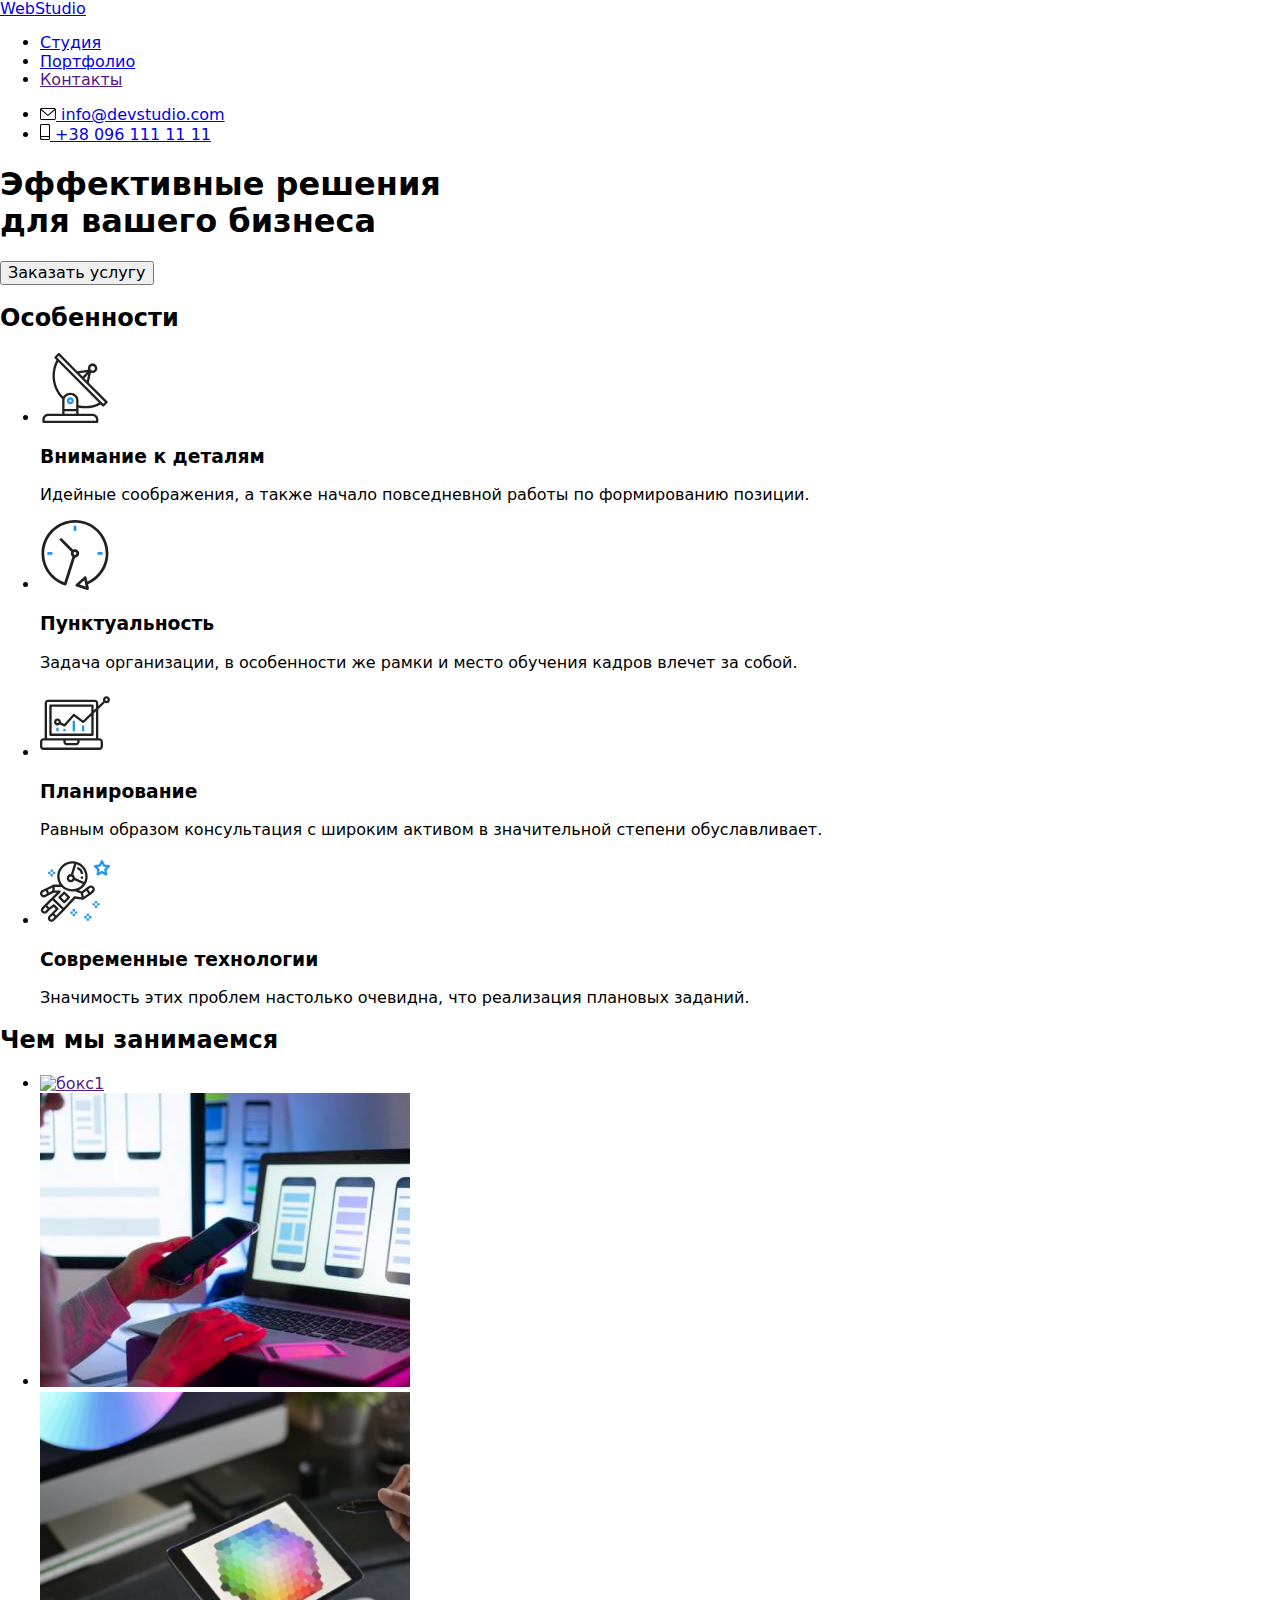
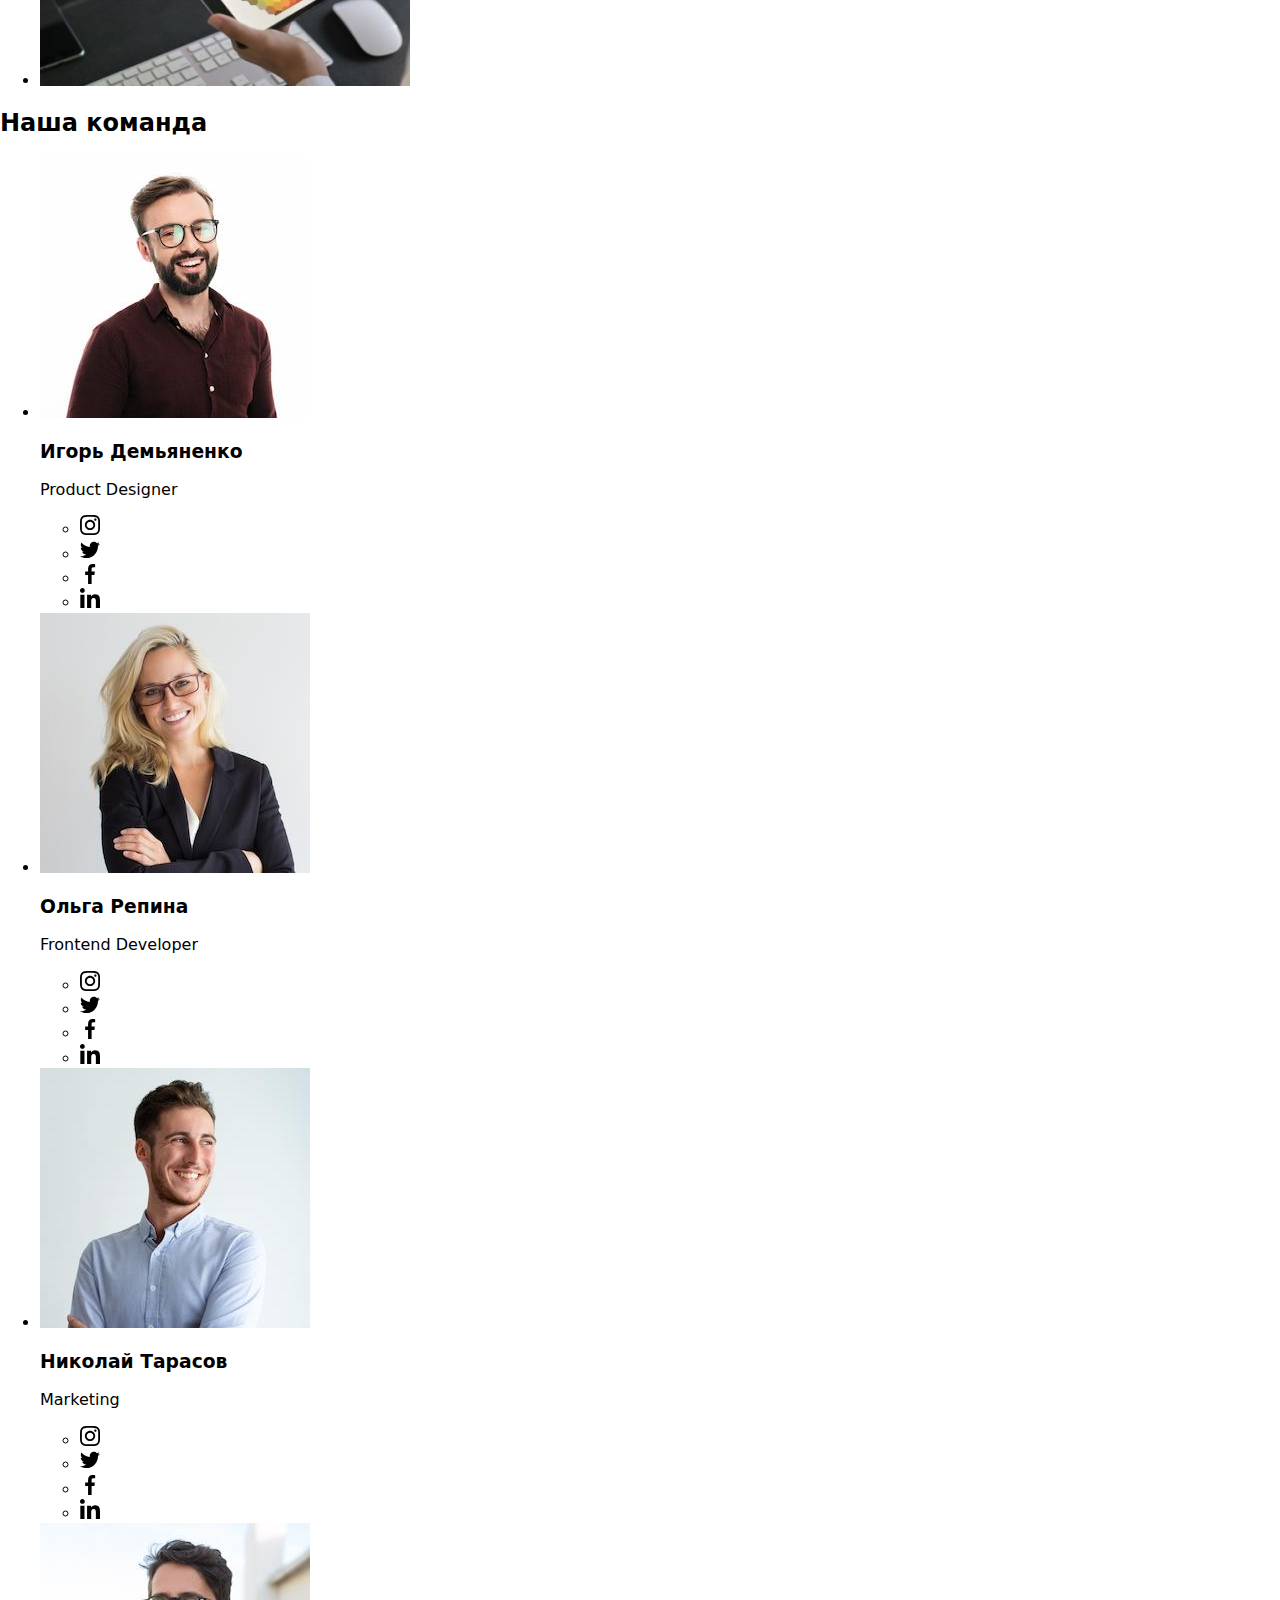
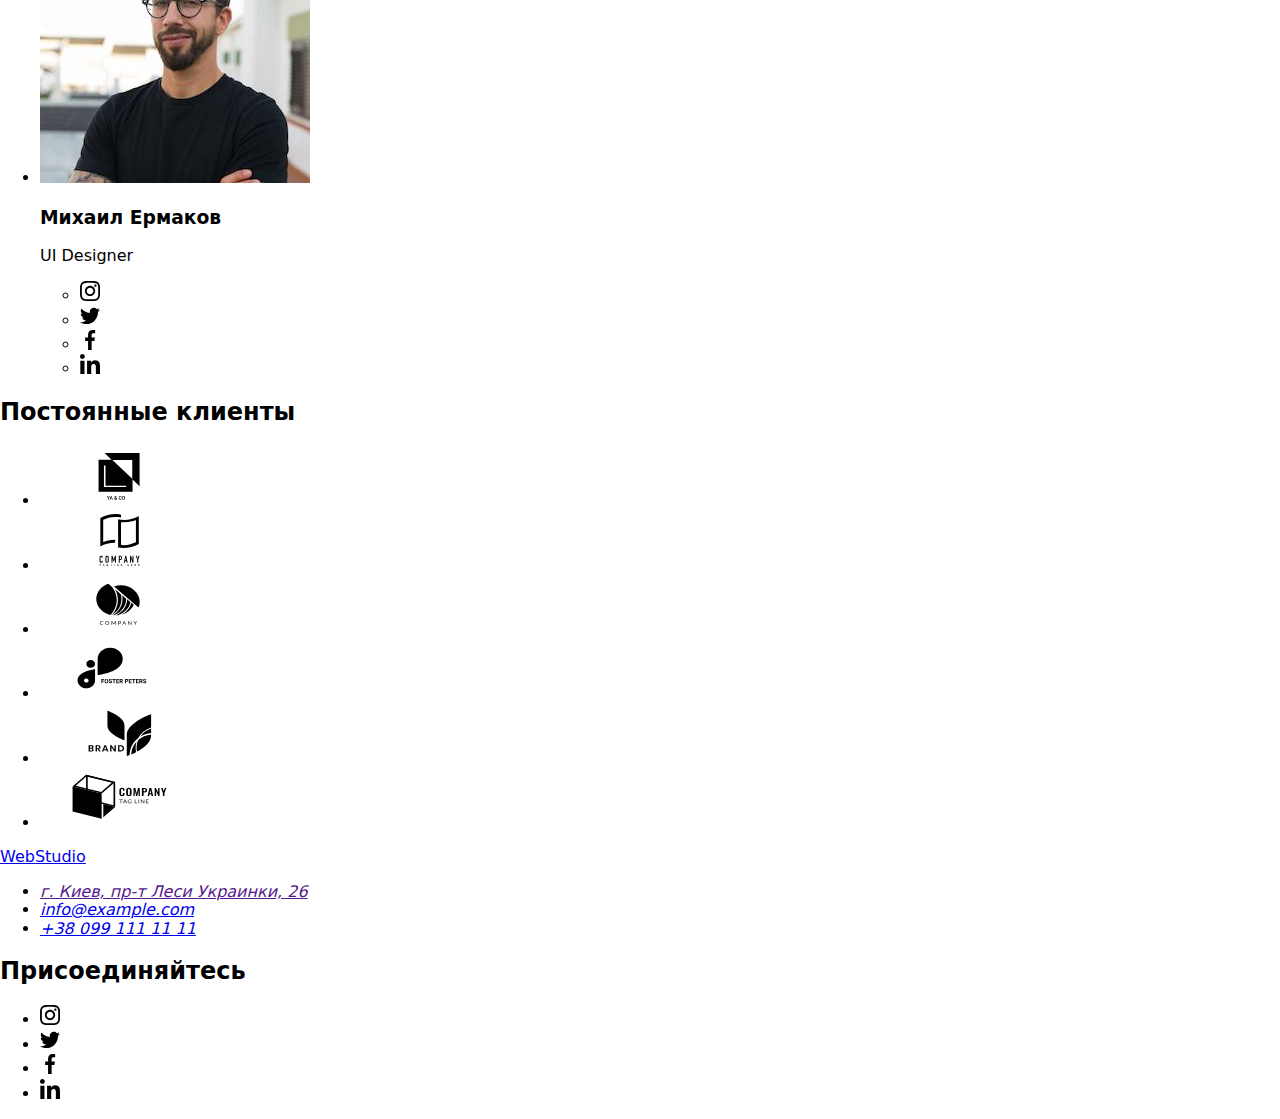
==== index.html @ e6984d6d "Create index.html" ====
<!DOCTYPE html>
<html lang="ru">

<head>
    <meta charset="UTF-8">
    <meta http-equiv="X-UA-Compatible" content="IE=edge">
    <meta name="viewport" content="width=device-width, initial-scale=1.0">
    <title>Студия</title>
    <link rel="preconnect" href="https://fonts.googleapis.com">
    <link rel="preconnect" href="https://fonts.gstatic.com" crossorigin>
    <link
        href="https://fonts.googleapis.com/css2?family=Montserrat:wght@400;700&family=Raleway:wght@700&family=Roboto:wght@400;500;700;900&display=swap"
        rel="stylesheet">
    <link rel="stylesheet" href="https://cdnjs.cloudflare.com/ajax/libs/modern-normalize/1.1.0/modern-normalize.min.css">
    <link rel="stylesheet" href="./css/styles.css">
</head>

<body>
    <!--Заголовок-->
    <header class="header">
        <div class="container header-main">
            <nav class="header-nav">
                <a href="./index.html" class="logo"><span class="web-logo">Web</span><span
                        class="studio-logo">Studio</span></a>
                <ul class="site-nav list">
                    <li class="item"><a href="./index.html" class="link current">Студия</a></li>
                    <li class="item"><a href="./portfolio.html" class="link">Портфолио</a></li>
                    <li class="item"><a href="" class="link">Контакты</a></li>
                </ul>
            </nav>
            <ul class="header-contact list">
                <li class="item">
                    <a href="mailto:info@devstudio.com" class="link link-icon">
                        <svg class="icon icon-envelope" aria-hidden="true" width="16px" height="12px">
                            <use href="./images/icons.svg#icon-envelope"></use>
                        </svg>
                        info@devstudio.com</a></li>
                <li class="item">
                    <a href="tel:+380961111111" class="link link-icon">
                        <svg class="icon icon-smartphone" aria-hidden="true" width="10px" height="16px">
                            <use href="./images/icons.svg#icon-smartphone"></use>
                        </svg>
                         +38 096 111 11 11</a></li>
            </ul>
        </div>
    </header>
    <main>
            <section class="section hero">
                <h1 class="hero-title">Эффективные решения <br> для вашего бизнеса</h1>
                <button type="button" class="hero-button">Заказать услугу</button>
            </section>
        <section class="section features">
           <div class="main-futures container">
            <h2 class="visually-hidden">Особенности</h2>
            <ul class="features-list list">
                 <li class="item">
                    <div class="icon-block">
                        <svg class="icon" aria-hidden="true" width="70px" height="70px">
                            <use href="./images/icons.svg#icon-antenna"></use>
                        </svg>
                    </div>
                    <h3 class="features-head">Внимание к деталям</h3>
                    <p class="features-text">Идейные соображения, а также начало повседневной работы по формированию позиции.</p>
                </li>
                 <li class="item">
                    <div class="icon-block">
                        <svg class="icon" aria-hidden="true" width="70px" height="70px">
                            <use href="./images/icons.svg#icon-clock"></use>
                        </svg>
                    </div>
                    <h3 class="features-head">Пунктуальность</h3>
                    <p class="features-text">Задача организации, в особенности же рамки и место обучения кадров влечет за собой.</p>
                </li>
                 <li class="item">
                    <div class="icon-block">
                        <svg class="icon" aria-hidden="true" width="70px" height="70px">
                            <use href="./images/icons.svg#icon-diagram"></use>
                        </svg>
                    </div>
                    <h3 class="features-head">Планирование</h3>
                    <p class="features-text">Равным образом консультация с широким активом в значительной степени обуславливает.</p>
                </li>
                 <li class="item">
                    <div class="icon-block">
                        <svg class="icon" aria-hidden="true" width="70px" height="70px">
                            <use href="./images/icons.svg#icon-astronaut"></use>
                        </svg>
                    </div>
                    <h3 class="features-head">Современные технологии</h3>
                    <p class="features-text">Значимость этих проблем настолько очевидна, что реализация плановых заданий.</p>
                </li>
            </ul>
           </div>
        </section>
        <section class="section example">
           <div class="main-exemple container">
            <h2 class="example-title">Чем мы занимаемся</h2>
            <ul class="example-list list">
                <li class="item"><a href=""><img src="./images/box1.jpg" alt="бокс1" width="370"></a></li>
                <li class="item"><a href=""><img src="./images/box2.jpg" alt="бокс2" width="370"></a></li>
                <li class="item"><a href=""><img src="./images/box3.jpg" alt="бокс3" width="370"></a></li>
            </ul>
           </div>
        </section>
        <section class="section team">
           <div class="main-team container">
            <h2 class="team-title">Наша команда</h2>
            <ul class="team-list list">
                <li class="team-link">
                    <a href="">
                        <img src="./images/Igor.jpg" alt="Игорь" width="270"></a>
                    <div class="team-card">
                        <h3 class="team-head">Игорь Демьяненко</h3>
                    <p class="team-text">Product Designer</p>
                    <ul class="social-list list">
                        <li>
                            <a class="social-link" href="#">
                                <svg class="team-icon" aria-label="Посилання на Instagram" width="20px" height="20px">
                                    <use href="./images/icons.svg#icon-instagram"></use>
                                </svg>
                            </a>
                        </li>
                        <li>
                            <a class="social-link" href="#">
                                <svg class="team-icon" aria-label="Посилання на Twitter" width="20px" height="20px">
                                    <use href="./images/icons.svg#icon-twitter"></use>
                                </svg>
                            </a>
                        </li>
                        <li>
                            <a class="social-link" href="#">
                                <svg class="team-icon" aria-label="Посилання на Facebook" width="20px" height="20px">
                                    <use href="./images/icons.svg#icon-facebook"></use>
                                </svg>
                            </a>
                        </li>
                        <li>
                            <a class="social-link" href="#">
                                <svg class="team-icon" aria-label="Посилання на Linkedin" width="20px" height="20px">
                                    <use href="./images/icons.svg#icon-linkedin"></use>
                                </svg>
                            </a>
                        </li>
                    </ul>
                    </div>
                </li>
                <li class="team-link">
                    <a href="">
                        <img src="./images/Olga.jpg" alt="Ольга" width="270"></a>
                    <div class="team-card">
                        <h3 class="team-head">Ольга Репина</h3>
                    <p class="team-text">Frontend Developer</p>
                    <ul class="social-list list">
                        <li>
                            <a class="social-link" href="#">
                                <svg class="team-icon" aria-label="Посилання на Instagram" width="20px" height="20px">
                                    <use href="./images/icons.svg#icon-instagram"></use>
                                </svg>
                            </a>
                        </li>
                        <li>
                            <a class="social-link" href="#">
                                <svg class="team-icon" aria-label="Посилання на Twitter" width="20px" height="20px">
                                    <use href="./images/icons.svg#icon-twitter"></use>
                                </svg>
                            </a>
                        </li>
                        <li>
                            <a class="social-link" href="#">
                                <svg class="team-icon" aria-label="Посилання на Facebook" width="20px" height="20px">
                                    <use href="./images/icons.svg#icon-facebook"></use>
                                </svg>
                            </a>
                        </li>
                        <li>
                            <a class="social-link" href="#">
                                <svg class="team-icon" aria-label="Посилання на Linkedin" width="20px" height="20px">
                                    <use href="./images/icons.svg#icon-linkedin"></use>
                                </svg>
                            </a>
                        </li>
                    </ul>
                    </div>
                </li>
                <li class="team-link">
                    <a href="">
                        <img src="./images/Mukolay.jpg" alt="Николай" width="270"></a>
                    <div class="team-card">
                        <h3 class="team-head">Николай Тарасов</h3>
                    <p class="team-text">Marketing</p>
                    <ul class="social-list list">
                        <li>
                            <a class="social-link" href="#">
                                <svg class="team-icon" aria-label="Посилання на Instagram" width="20px" height="20px">
                                    <use href="./images/icons.svg#icon-instagram"></use>
                                </svg>
                            </a>
                        </li>
                        <li>
                            <a class="social-link" href="#">
                                <svg class="team-icon" aria-label="Посилання на Twitter" width="20px" height="20px">
                                    <use href="./images/icons.svg#icon-twitter"></use>
                                </svg>
                            </a>
                        </li>
                        <li>
                            <a class="social-link" href="#">
                                <svg class="team-icon" aria-label="Посилання на Facebook" width="20px" height="20px">
                                    <use href="./images/icons.svg#icon-facebook"></use>
                                </svg>
                            </a>
                        </li>
                        <li>
                            <a class="social-link" href="#">
                                <svg class="team-icon" aria-label="Посилання на Linkedin" width="20px" height="20px">
                                    <use href="./images/icons.svg#icon-linkedin"></use>
                                </svg>
                            </a>
                        </li>
                    </ul>
                    </div>
                </li>
                <li class="team-link">
                    <a href="">
                        <img src="./images/Muhaylo.jpg" alt="Михаил" width="270"></a>
                    <div class="team-card">
                        <h3 class="team-head">Михаил Ермаков</h3>
                    <p class="team-text">UI Designer</p>
                    <ul class="social-list list">
                        <li>
                            <a class="social-link" href="#">
                                <svg class="team-icon" aria-label="Посилання на Instagram" width="20px" height="20px">
                                    <use href="./images/icons.svg#icon-instagram"></use>
                                </svg>
                            </a>
                        </li>
                        <li>
                            <a class="social-link" href="#">
                                <svg class="team-icon" aria-label="Посилання на Twitter" width="20px" height="20px">
                                    <use href="./images/icons.svg#icon-twitter"></use>
                                </svg>
                            </a>
                        </li>
                        <li>
                            <a class="social-link" href="#">
                                <svg class="team-icon" aria-label="Посилання на Facebook" width="20px" height="20px">
                                    <use href="./images/icons.svg#icon-facebook"></use>
                                </svg>
                            </a>
                        </li>
                        <li>
                            <a class="social-link" href="#">
                                <svg class="team-icon" aria-label="Посилання на Linkedin" width="20px" height="20px">
                                    <use href="./images/icons.svg#icon-linkedin"></use>
                                </svg>
                            </a>
                        </li>
                    </ul>
                    </div>
                </li>
            </ul>
           </div>
        </section>
        <section class="clients">
            <div class="container main-clients">
                <h2 class="clients-title">Постоянные клиенты</h2>
                <ul class="list clients-list">
                    <li class="clients-block">
                        <a class="clients-link" href="" width="170px" height="92px">
                            <svg class="clients-icon" aria-label="Ссылка на сайт клиента" width="160px" height="60px">
                                <use href="./images/icons.svg#icon-logo-1"></use>
                            </svg>
                        </a></li>
                    <li class="clients-block">
                        <a class="clients-link" href="">
                            <svg class="clients-icon" aria-label="Ссылка на сайт клиента" width="160px" height="60px">
                                <use href="./images/icons.svg#icon-logo-2"></use>
                            </svg>
                        </a></li>
                    <li class="clients-block">
                        <a class="clients-link" href="">
                            <svg class="clients-icon" aria-label="Ссылка на сайт клиента" width="160px" height="60px">
                                <use href="./images/icons.svg#icon-logo-3"></use>
                            </svg>
                        </a></li>
                    <li class="clients-block">
                        <a class="clients-link" href="">
                            <svg class="clients-icon" aria-label="Ссылка на сайт клиента" width="160px" height="60px">
                                <use href="./images/icons.svg#icon-logo-4"></use>
                            </svg>
                        </a></li>
                    <li class="clients-block">
                        <a class="clients-link" href="">
                            <svg class="clients-icon" aria-label="Ссылка на сайт клиента" width="160px" height="60px">
                                <use href="./images/icons.svg#icon-logo-5"></use>
                            </svg>
                        </a></li>
                    <li class="clients-block">
                        <a class="clients-link" href="">
                            <svg class="clients-icon" aria-label="Ссылка на сайт клиента" width="160px" height="60px">
                                <use href="./images/icons.svg#icon-logo-6"></use>
                            </svg>
                        </a></li>
                </ul>
            </div>
        </section>
    </main>
    <footer class="footer">
        <div class="main-footer container">
            <div class="footer-block">
                <div class="main-logo">
                    <a href="./index.html" class="logo"><span class="web-logo">Web</span><span
                            class="logo invers-studio-logo">Studio</span></a>
                </div>
                <address>
                    <ul class="list address">
                        <li class="item"><a href="" class="footer-address">г. Киев, пр-т Леси Украинки, 26</a></li>
                        <li class="item"><a href="mailto:info@example.com" class="footer-contact">info@example.com</a> </li>
                        <li class="item"><a href="tel:+380991111111" class="footer-contact">+38 099 111 11 11</a> </li>
                    </ul>
                </address>
            </div>
            <div>
                <h2 class="social-title">Присоединяйтесь</h2>
                <ul class="social-list list">
                    <li>
                        <a class="social-link" href="#">
                            <svg class="social-icon" aria-label="Посилання на Instagram" width="20px" height="20px">
                                <use href="./images/icons.svg#icon-instagram"></use>
                            </svg>
                        </a>
                    </li>
                    <li>
                        <a class="social-link" href="#">
                            <svg class="social-icon" aria-label="Посилання на Twitter" width="20px" height="20px">
                                <use href="./images/icons.svg#icon-twitter"></use>
                            </svg>
                        </a>
                    </li>
                    <li>
                        <a class="social-link" href="#">
                            <svg class="social-icon" aria-label="Посилання на Facebook" width="20px" height="20px">
                                <use href="./images/icons.svg#icon-facebook"></use>
                            </svg>
                        </a>
                    </li>
                    <li>
                        <a class="social-link" href="#">
                            <svg class="social-icon" aria-label="Посилання на Linkedin" width="20px" height="20px">
                                <use href="./images/icons.svg#icon-linkedin"></use>
                            </svg>
                        </a>
                    </li>
                </ul>
            </div>
        </div>
    </footer>
</body>

</html>
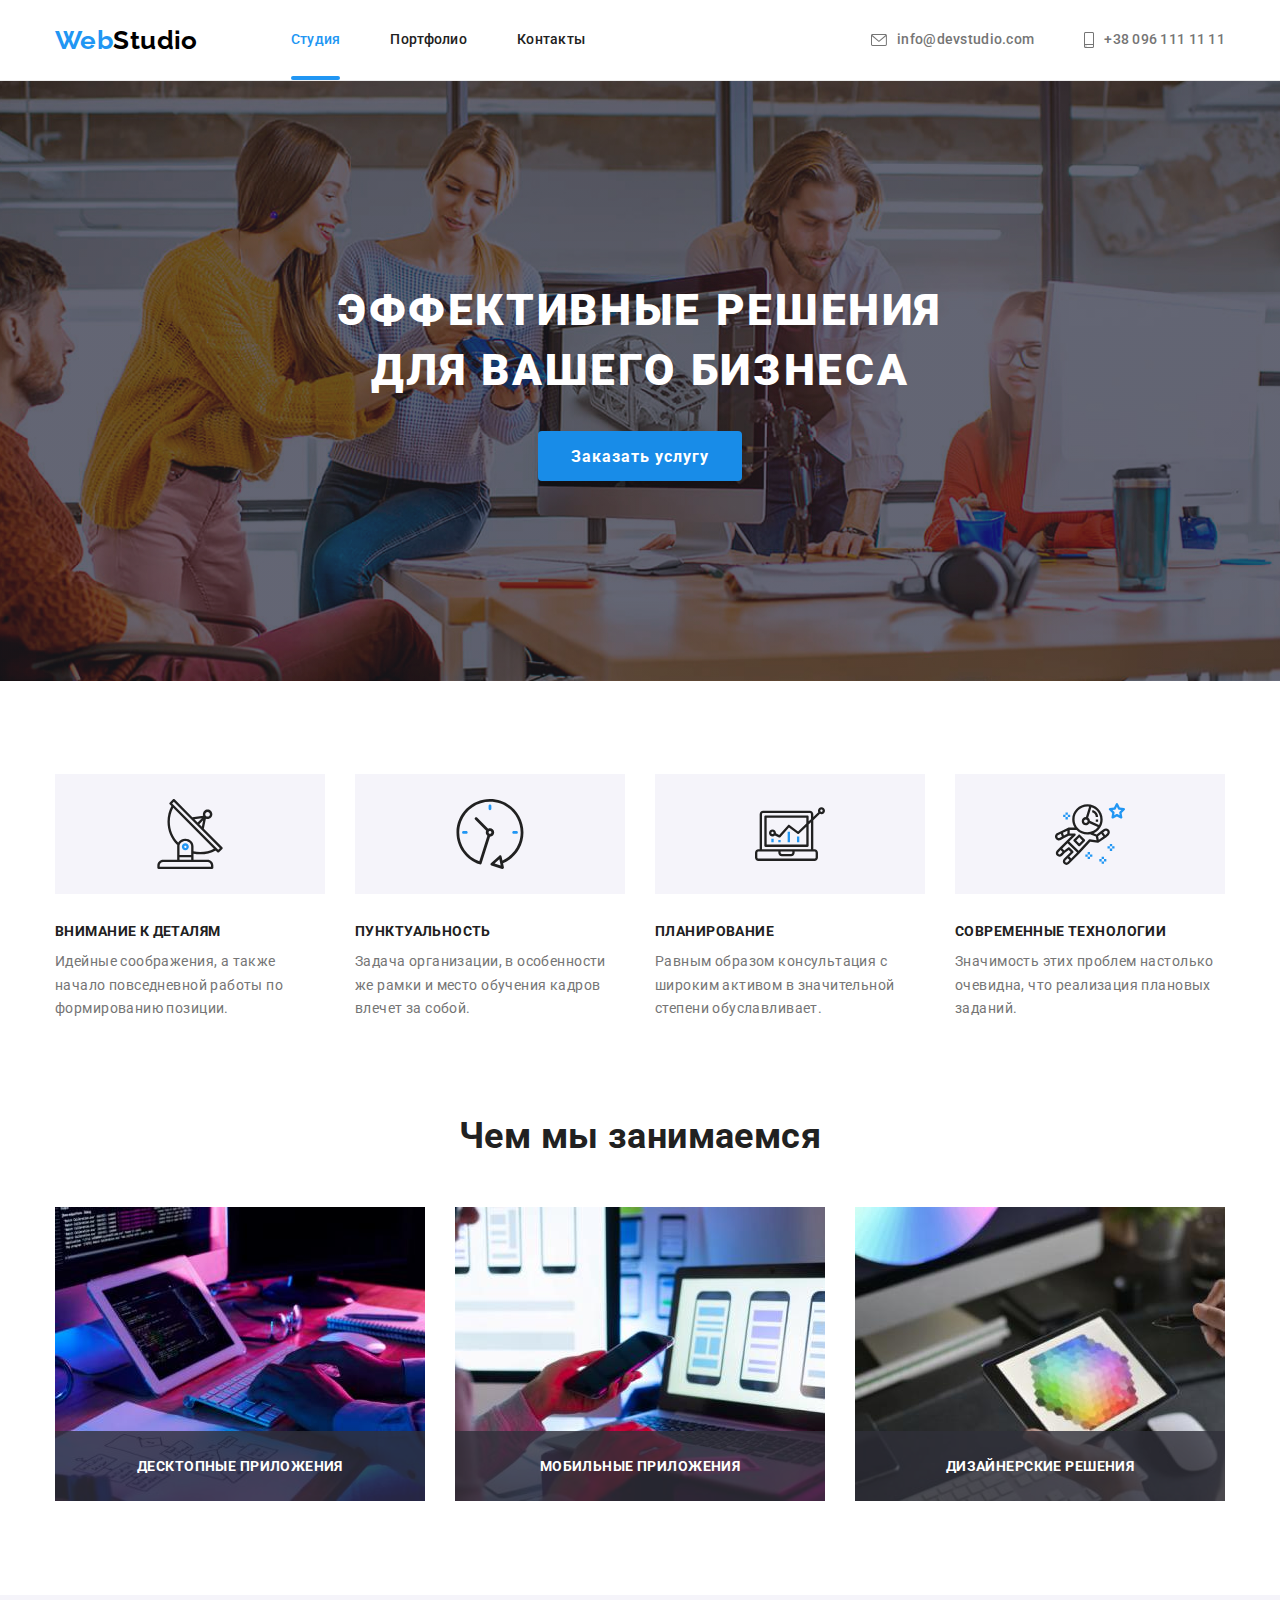
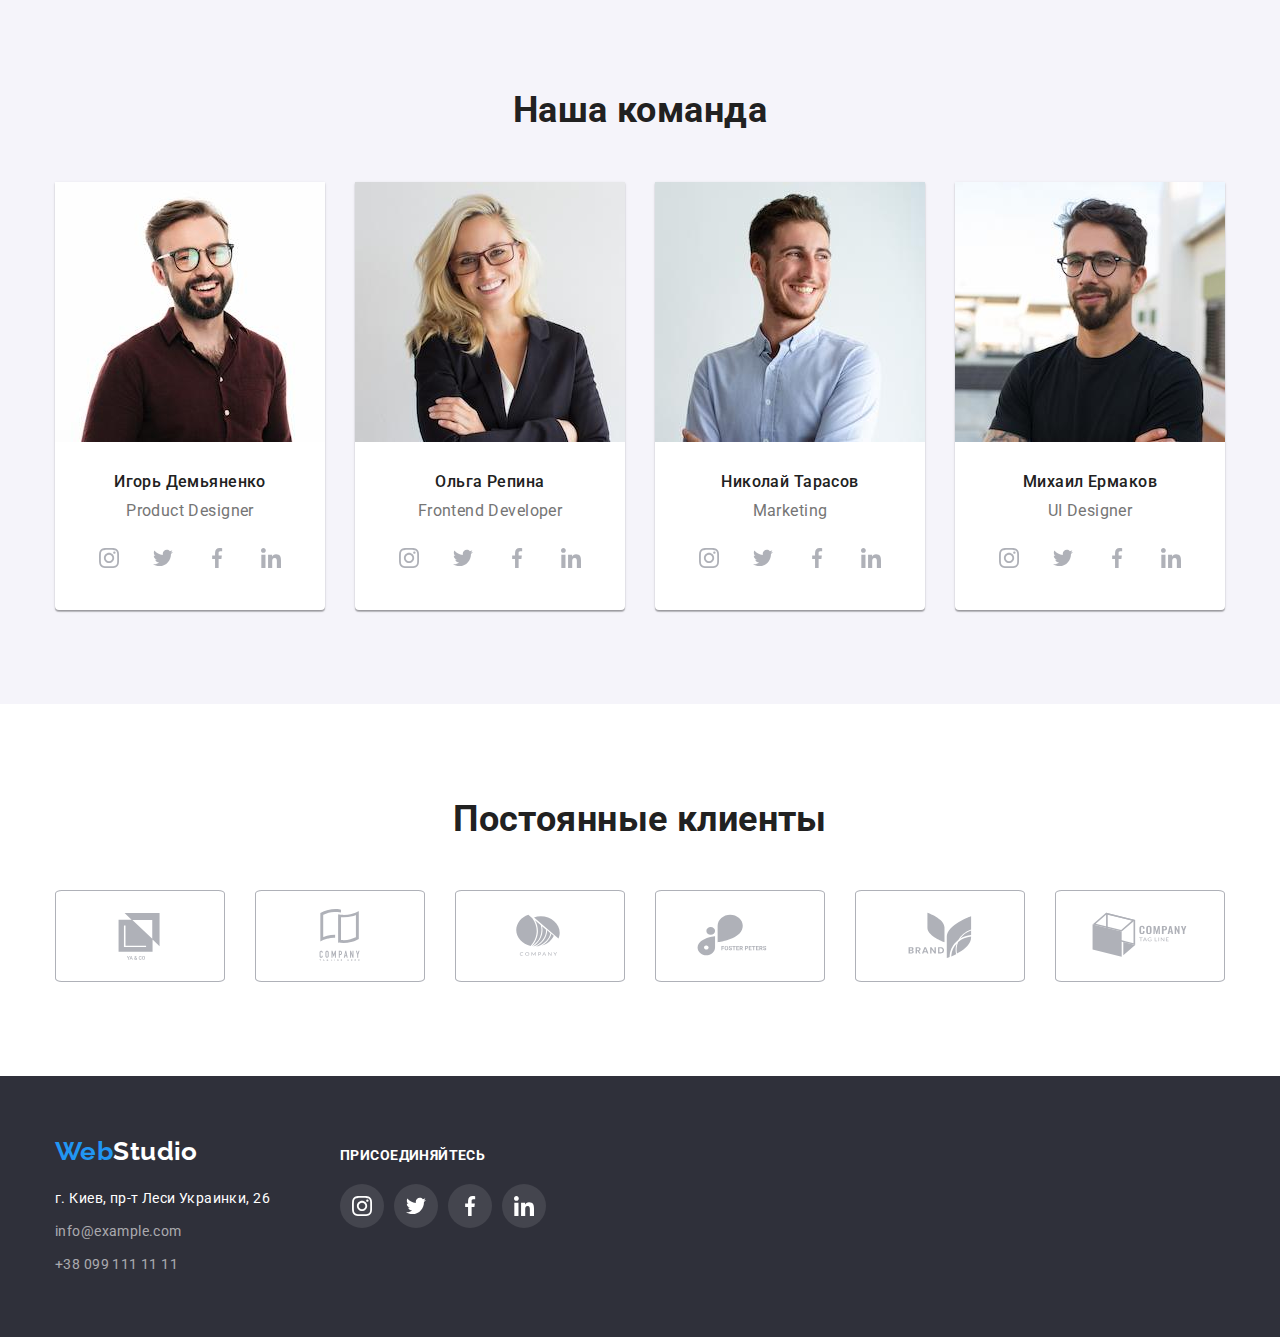
==== commit a5987550: "Update index.html" ====
--- a/index.html
+++ b/index.html
@@ -47,7 +47,7 @@
     <main>
             <section class="section hero">
                 <h1 class="hero-title">Эффективные решения <br> для вашего бизнеса</h1>
-                <button type="button" class="hero-button">Заказать услугу</button>
+                <button type="button" class="hero-button" data-modal-open>Заказать услугу</button>
             </section>
         <section class="section features">
            <div class="main-futures container">
@@ -96,9 +96,24 @@
            <div class="main-exemple container">
             <h2 class="example-title">Чем мы занимаемся</h2>
             <ul class="example-list list">
-                <li class="item"><a href=""><img src="./images/box1.jpg" alt="бокс1" width="370"></a></li>
-                <li class="item"><a href=""><img src="./images/box2.jpg" alt="бокс2" width="370"></a></li>
-                <li class="item"><a href=""><img src="./images/box3.jpg" alt="бокс3" width="370"></a></li>
+                <li class="item">
+                    <div class="image-section">
+                        <a class="example-photo" href=""><img src="./images/box1.jpg" alt="бокс1" width="370"></a>
+                        <p class="example-text">Десктопные приложения</p>
+                    </div>
+                </li>
+                <li class="item">
+                    <div class="image-section">
+                        <a class="example-photo" href=""><img src="./images/box2.jpg" alt="бокс2" width="370"></a>
+                        <p class="example-text">Мобильные приложения</p>
+                    </div>
+                </li>
+                <li class="item">
+                    <div class="image-section">
+                        <a class="example-photo" href=""><img src="./images/box3.jpg" alt="бокс3" width="370"></a>
+                        <p class="example-text">Дизайнерские решения</p>
+                    </div>
+                </li>
             </ul>
            </div>
         </section>
@@ -266,7 +281,7 @@
                 <h2 class="clients-title">Постоянные клиенты</h2>
                 <ul class="list clients-list">
                     <li class="clients-block">
-                        <a class="clients-link" href="" width="170px" height="92px">
+                        <a class="clients-link" href="">
                             <svg class="clients-icon" aria-label="Ссылка на сайт клиента" width="160px" height="60px">
                                 <use href="./images/icons.svg#icon-logo-1"></use>
                             </svg>
@@ -355,6 +370,17 @@
             </div>
         </div>
     </footer>
+    <div data-modal class="backdrop is-hidden">
+        <div class="modal">
+            <button data-modal-close class="modal-close" type="button">
+                <svg class="modal-icon" aria-hidden="true" width="18px" height="18px">
+                    <use href="./images/icons.svg#icon-close"></use>
+                </svg>
+            </button>
+        </div>
+    </div>
+
+    <script src="./js/modal.js"></script>
 </body>
 
 </html>--- a/css/styles.css
+++ b/css/styles.css
@@ -0,0 +1,833 @@
+:root {
+    /* базовий фон */
+    --base-background-color:#ffffff;
+/*Hero+ футер #2F303A */
+    --background-hero-footer: #2f303a;
+    /* фон сірий для частини секцій #F5F4FA */
+    --background-section: #f5f4fa;
+    /* Фон головної кнопки */
+    --background-hero-button: #188ce8;
+    /* основний колір тексту (заголовки) 212121 */
+    --primary-text-color: #212121;
+    /* допоміжний колір тексту (наповнення) 757575 */
+    --secondary-text-color: #757575;
+    /* Основний колір іконок */
+    --icon-color: #afb1b8;
+    /*  білий FFFFFF */
+    --full-white-color: #ffffff;
+    /* футер адрес #FFFFFF 60% */
+    --partial-white-color:rgba(255, 255, 255, 0.6);
+    /* акцент голубий 2196F3 */
+    --accent-color: #2196f3;
+    /* Для логотипу */
+    --black-color: #000000;
+    /* Основний шрифт */
+    --main-font: Roboto;
+    --secondary-font: Raleway;
+
+}
+
+/* Тіло */
+body {
+    background-color: var(--base-background-color);
+    color: var(--primary-text-color);
+    font-family: var(--main-font), sans-serif;
+    font-size: 14px;
+    letter-spacing: 0.03em;
+}
+
+/* Normalize */
+*,
+*::before,
+*::after {
+    box-sizing: border-box;
+}
+
+.list {
+    list-style: none;
+    padding-left: 0;
+    margin: 0;
+}
+
+img {
+	display: block;
+	max-width: 100%;
+	height: auto;
+}
+.link {
+    text-decoration: none;
+    color: inherit;
+}
+address {
+    font-style: normal;
+    display: flex;
+    align-items: center;
+    padding-left: 0px;
+}
+
+h1,
+h2,
+h3,
+p {
+    margin-top: 0px;
+}
+
+.visually-hidden {
+    width: 1px;
+    height: 1px;
+    margin: -1px;
+    border: 0;
+    padding: 0;
+    white-space: nowrap;
+    clip-path: inset(100%);
+    clip: rect(0 0 0 0);
+    overflow: hidden;
+}
+
+/* шапка */
+.header {
+    background-color: #ffffff;
+    border-bottom: 1px solid rgba(236, 236, 236, 1);
+}
+.container {
+    display: flex;
+    width: 1200px;
+    padding-right: 15px;
+    padding-left: 15px;
+    margin: 0 auto;
+}
+
+
+/* Logo header+footer */
+.logo {
+    font-family: var(--secondary-font);
+    font-size: 26px;
+    line-height: 1.19;
+    font-weight: 700;
+    text-decoration: none;
+    /* padding-top: 60px;
+    padding-bottom: 20px; */
+}
+.web-logo {
+    color: var(--accent-color);
+
+}
+/* чорна чатина лого в шапці */
+.studio-logo {
+    color: var(--black-color);
+  
+}
+/* біла частина лого в футері */
+.invers-studio-logo {
+    color: var(--full-white-color);
+  
+}
+
+/* Навігація */
+.header-main {
+    align-items: center;
+}
+.header-nav {
+    display: flex;
+    align-items: center;
+}
+.site-nav {
+    display: flex;
+    margin-left: 93px;
+
+    font-weight: 500;
+    line-height: 1.14;
+    letter-spacing: 0.02em;
+   
+}
+
+.site-nav .item:not(:last-child) {
+    margin-right: 50px;
+    
+}
+.portfolio {
+    display: flex;
+}
+
+.site-nav .link {
+    display: block;
+    padding-top: 32px;
+    padding-bottom: 32px;
+   
+    color: var(--primary-text-color);
+
+    text-decoration: none;
+    
+}
+.site-nav .link.current,
+.site-nav .link:hover,
+.site-nav .link:focus {
+    color: var(--accent-color);
+    outline: none;
+    transition: color 250ms cubic-bezier(0.4, 0, 0.2, 1);
+}
+.site-nav .item {
+    position: relative;
+}
+.current::after {
+    position: absolute;
+    left: 0;
+    bottom: 0;;
+    display: flex;
+    content: "";
+    width: 100%;
+    height: 4px;
+    background-color: var(--accent-color);
+    border-radius: 2px;
+}
+
+
+.header-contact {
+    display: flex;
+    margin-left: auto;
+    font-weight: 500;
+    line-height: 1.14;
+    letter-spacing: 0.02em;
+}
+.header-contact .link {
+    text-decoration: none;
+    color: var(--secondary-text-color);
+}
+.header-contact .link:hover,
+.header-contact .link:focus {
+    color: var(--accent-color);
+    transition:color 250ms cubic-bezier(0.4, 0, 0.2, 1);
+}
+.header-contact .item+.item {
+    margin-left: 50px;
+}
+
+/* Іконки */
+
+.icon {
+    display: inline-block;
+    stroke-width: 0;
+    stroke: currentColor;
+    fill: currentColor;
+    transition: fill 250ms cubic-bezier(0.4, 0, 0.2, 1);
+}
+.link-icon {
+    display: flex;
+    align-items: center;
+}
+.icon-envelope {
+        margin-right: 10px;
+    fill: var(--secondary-text-color);
+    display: flex;
+    align-items: center;
+}
+
+.icon-smartphone {
+    margin-right: 10px;
+    fill: var(--secondary-text-color);
+    display: flex;
+    align-items: center;
+}
+
+.link-icon:hover .icon,
+.link-icon:focus .icon {
+    fill: var(--accent-color);
+}
+.link-icon:focus {
+    outline: none;
+}
+
+ 
+
+.section {
+    padding-top: 94px;
+    padding-bottom: 94px;
+}
+/* Герой */
+.hero {
+    max-width: 1600px;
+    margin-left: auto;
+    margin-right: auto;
+    background-color: var(--background-hero-footer);
+    text-align: center;
+    padding-top: 200px;
+    padding-bottom: 200px;
+    background-image: linear-gradient(to right, rgba(47, 48, 58, 0.4), rgba(47, 48, 58, 0.4)),
+    url(../images/hero-bkg.jpg);
+    background-size: cover;
+    background-repeat: no-repeat;
+    background-position:center;
+}
+
+.hero-title {
+    color: var(--full-white-color);
+    font-weight: 900;
+    font-size: 44px;
+    line-height: 1.36;
+    letter-spacing: 0.06em;
+    text-transform: uppercase;
+    margin-bottom: 30px;
+}
+
+
+/* Потрібно розібратися з центруванням */
+.hero-button {
+    display: inline-block;
+    min-width: 200px;
+    height: 50px;
+    background-color: var(--background-hero-button);
+    color: var(--full-white-color);
+    font-family: inherit;
+    font-weight: 700;
+    font-size: 16px;
+    align-items: center;
+    line-height: 1.88;
+    letter-spacing: 0.06em;
+    padding: 10px 32px;
+    border-radius: 4px;
+    box-shadow: 0px 4px 4px rgba(0, 0, 0, 0.15);
+    border: 1px solid transparent;   
+    transition: background-color 250ms cubic-bezier(0.4, 0, 0.2, 1);
+}
+.hero-button:hover {
+    box-shadow: inset 0 0 10px 5px rgba(0, 0, 0, 0.15);
+}
+
+/* Особливості */
+.features {
+    padding-top: 94px;
+    padding-bottom: 0px;
+/* background-color: #188ce8; */
+
+}
+.main-futures {
+    display: block;
+}
+/* .features-title {
+visibility: hidden; */
+/* margin-bottom: 0px; */
+/* font-size: 0px; 
+}*/
+
+.features-list {
+    display: flex;
+    flex-wrap: wrap;
+}
+.features-list .item {
+    width: 270px;
+    margin-right: 30px;
+}
+.features-list .item:nth-child(4n) {
+    margin-right: 0px;
+}
+
+
+.features-head {
+    font-size: 14px;
+    font-weight: 700;
+    text-transform: uppercase;
+    line-height: 1.14;
+    margin-bottom: 10px;
+}
+
+.features-text {
+    margin-bottom: 0px;
+    color: var(--secondary-text-color);
+
+    line-height: 1.71;
+}
+.icon-block {
+    display: flex;
+    margin-bottom: 30px;
+    width: 270px;
+    height: 120px;
+    align-items: center;
+    justify-content: center;
+    background-color: var(--background-section);
+}
+
+
+/* проекти */
+.example {
+    /* background-color: green; */
+}
+
+.main-exemple {
+    display: block;
+}
+
+.example-list {
+    display: flex;
+    flex-wrap: wrap;
+}
+.example-list .item {
+    width: 370px;
+    margin-right: 30px;
+}
+.example-list .item:nth-child(3n) {
+    margin-right: 0px;
+}
+.example-title,
+.team-title {
+    margin-top: 0px;
+    font-weight: 700;
+    font-size: 36px;
+    line-height: 1.17;
+    text-align: center;
+    margin-bottom: 50px;
+}
+.example-text {
+    position: absolute;
+    width: 100%;
+    left: 0;
+    bottom: 0;
+
+    padding: 27px 82px;
+    margin-bottom: 0;
+
+    font-style: normal;
+    font-weight: 700;
+    line-height: 1.143;
+    background-color:rgba(47, 48, 58,0.8);
+    color: var(--full-white-color);
+    text-align: center;
+    text-transform: uppercase;
+
+
+}
+    
+/* Наша команда */
+.team {
+    background-color: var(--background-section);
+    padding-top: 94px;
+    /* background-color: aqua; */
+}
+.main-team {
+    display: block;
+}
+.team-list {
+    display: flex;
+    flex-wrap: wrap;
+}
+.team-list .team-link {
+    margin-right: 30px;
+}
+.team-list .team-link:nth-child(4n) {
+    margin-right: 0px;
+}
+.team-card {
+    padding-top: 30px;
+    padding-bottom: 30px;
+}
+
+.team-head {
+    margin-bottom: 10px;
+    font-weight: 500;
+    font-size: 16px;
+    line-height: 1.19;
+}
+.team-link {
+    background-color: var(--base-background-color);
+    text-align: center;
+    box-shadow: 0px 1px 3px rgba(0, 0, 0, 0.12), 0px 1px 1px rgba(0, 0, 0, 0.14), 0px 2px 1px rgba(0, 0, 0, 0.2);
+    border-radius: 0px 0px 4px 4px;
+}
+
+.team-text {
+color: var(--secondary-text-color);
+font-size: 16px;
+line-height: 1.19;
+margin-bottom: 0px;
+}
+.clients {
+    padding-top: 94px;
+    padding-bottom: 94px;
+}
+.main-clients {
+    display: block;
+    align-items: center;
+    justify-content: center;
+}
+.clients-title {
+    margin-top: 0px;
+    font-size: 36px;
+    line-height: 1.17;
+    text-align: center;
+    margin-bottom: 50px;
+    font-weight: 700;
+}
+.clients-list {
+    display: flex;
+    justify-content: center;
+}
+.clients-block {
+    display: flex;
+    margin-right: 30px;
+    width: 170px;
+    height: 92px;
+    
+}
+.clients-block:last-child {
+    margin-right: 0px;
+}
+
+.clients-link {
+    display: flex;
+    width: 170px;
+    height: 92px;
+    align-items: center;
+    justify-content: center;
+    border: 1px solid var(--icon-color);
+    border-radius: 4%;
+    transition: border 250ms cubic-bezier(0.4, 0, 0.2, 1);
+}
+.clients-icon {
+    fill: var(--icon-color);
+    transition: fill 250ms cubic-bezier(0.4, 0, 0.2, 1);
+}
+.clients-link:hover .clients-icon,
+.clients-link:focus .clients-icon {
+    fill: var(--accent-color);
+}
+.clients-link:focus,
+.clients-link:hover {
+    border: 1px solid var(--accent-color);
+    outline: 1px solid transparent;
+    border-radius: 4px;
+}
+
+
+/* Підвал */
+.footer {
+    /* max-width: 1600px;
+    margin-left: auto;
+    margin-right: auto; */
+    background-color: var(--background-hero-footer);
+    padding-top: 60px;
+    padding-bottom: 60px;
+}
+.main-footer {
+    display: flex;
+}
+.main-logo {
+    margin-bottom: 20px;
+}
+
+.address .item {
+    margin-bottom: 9px;
+}
+.address .item:last-child {
+    margin-bottom: 0px;
+}
+.footer-block {
+    margin-right: 70px;
+}
+.footer-address {
+    text-decoration: none;
+    font-style: normal;
+    color: var(--full-white-color);
+    transition: color 250ms cubic-bezier(0.4, 0, 0.2, 1);
+
+    line-height: 1.71;
+}
+.footer-contact {
+    text-decoration: none;
+    font-style: normal;
+    line-height: 1.71;
+    color: var(--partial-white-color);
+    transition: color 250ms cubic-bezier(0.4, 0, 0.2, 1);
+}
+
+.address .footer-contact:hover,
+.address .footer-contact:focus,
+.address .footer-address:hover,
+.address .footer-address:focus {
+    color: var(--accent-color);
+}
+.social-title {
+    margin-top: 12px;
+    margin-bottom: 20px;
+    color: var(--full-white-color);
+    font-size: 14px;
+    font-weight: 700;
+    line-height: 1.14;
+    text-transform: uppercase;
+}
+.team-link .social-list {
+    margin-top: 16px;
+}
+.social-list {
+    display: flex;
+    padding-left: 0px;
+    margin: 0px;
+    align-items: center;
+    justify-content: center;
+}
+
+.social-link {
+    display: flex;
+    width: 44px;
+    height: 44px;
+    border-radius: 50%;
+    align-items: center;
+    justify-content: center;
+    background-color: rgba(255, 255, 255, 0.1);
+    transition: fill 250ms cubic-bezier(0.4, 0, 0.2, 1), 
+    background-color 250ms cubic-bezier(0.4, 0, 0.2, 1)
+}
+.social-list li {
+    margin-right: 10px;
+}
+.social-list li:last-child {
+    margin-right: 0px;
+}
+.social-icon {
+    fill:var(--full-white-color);
+}
+.social-link:hover,
+.social-link:focus {
+    fill: var(--full-white-color);
+    background-color: var(--accent-color);
+    outline: none;
+}
+.team-icon {
+    fill: var(--icon-color);
+    transition: fill 250ms cubic-bezier(0.4, 0, 0.2, 1);
+}
+
+.social-link:hover .team-icon,
+.social-link:focus .team-icon {
+    fill: var(--full-white-color);
+}
+
+/* Портфоліо */
+.main-filters {
+    display: block;
+}
+ /* .filters-head {
+     visibility: hidden;
+     margin-bottom: 0px;
+     font-size: 0px;
+ } */
+ .filters {
+     display: flex;
+     justify-content: center;
+ }
+.filters .filter {
+    padding: 6px 24px;
+    font-family: inherit;
+    font-weight: 500;
+    font-size: 16px;
+    line-height: 1.62;
+    text-align: center;
+    background-color: var(--background-section);
+    color: var(--primary-text-color);
+    letter-spacing: 0.03em;
+    border: transparent;
+    border-radius: 4px;
+    transition: background-color 250ms cubic-bezier(0.4, 0, 0.2, 1), 
+    color 250ms cubic-bezier(0.4, 0, 0.2, 1), 
+    box-shadow 250ms cubic-bezier(0.4, 0, 0.2, 1);
+}
+.filters .item:not(:last-child) {
+    margin-right: 8px;
+}
+    
+.filters .filter:hover,
+.filters .filter:focus {
+    background-color: var(--accent-color);
+    color: var(--full-white-color);
+    box-shadow: 0px 3px 1px rgba(0, 0, 0, 0.1), 0px 1px 2px rgba(0, 0, 0, 0.08), 0px 2px 2px rgba(0, 0, 0, 0.12);
+    border-radius: 4px;
+    outline: none;
+}
+.projects {
+    display: block;
+    margin-top: 50px;
+}
+/* .project-title {
+    visibility: hidden;
+    margin-bottom: 0px;
+    font-size: 0px;
+} */
+.main-projects {
+
+}
+.project-list {
+    display: flex;
+    flex-wrap: wrap;
+}
+.project-list .link {
+    margin-right: 30px;
+    margin-bottom: 30px;
+    width: 370px;
+}
+.project-list .link:nth-child(3n) {
+    margin-right: 0px;
+}
+
+.project-list .link:nth-last-child(-n+3) {
+    margin-bottom: 0px;
+}
+
+.project-link {
+    display: block;
+    text-decoration: none;
+    color: var(--primary-text-color);
+    border: transparent;
+    transition: border 250ms cubic-bezier(0.4, 0, 0.2, 1),
+    box-shadow 250ms cubic-bezier(0.4, 0, 0.2, 1);
+
+}
+.project-link:hover {
+    border: 1px solid #EEEEEE;
+    box-shadow: 0px 1px 1px rgba(0, 0, 0, 0.12), 
+    0px 4px 4px rgba(0, 0, 0, 0.06), 
+    1px 4px 6px rgba(0, 0, 0, 0.16);
+}
+
+.project-link:focus {
+    outline: none;
+    border: 1px solid #EEEEEE;
+    box-shadow: 0px 1px 1px rgba(0, 0, 0, 0.12),
+    1px 4px 6px rgba(0, 0, 0, 0.16);
+    0px 4px 4px rgba(0, 0, 0, 0.06),
+}
+
+.image-section {
+    position: relative;
+    overflow: hidden;
+}
+/* .image-section:hover .project-overlay {
+    transform: translateY(0);
+} */
+.image {
+
+}
+.project-overlay {
+    position: absolute;
+    top: 0;
+    left: 0;
+    width: 100%;
+    height: 100%;
+    padding: 63px 24px;
+    
+    font-family: var(--main-font);
+    font-size: 18px;
+    font-weight:400;
+    line-height: 1.56;
+    letter-spacing: 0.03em;
+    color: var(--full-white-color);
+    background: rgba(33, 150, 243, 0.9);
+box-shadow: 
+0px 4px 4px rgba(0, 0, 0, 0.25), 
+0px 4px 4px rgba(0, 0, 0, 0.25);
+    
+transform: translateY(100%);
+transition: transform 250ms cubic-bezier(0.4, 0, 0.2, 1);
+}
+.project-link:hover .project-overlay {
+     transform: translateY(0);
+}
+
+.link-down-part {
+    border: 1px solid rgba(238, 238, 238, 1);
+    padding: 20px 24px;
+}
+.project-head {
+    margin-bottom: 4px;
+    font-weight: 700;
+    font-size: 18px;
+    line-height: 2;
+    letter-spacing: 0.06em;
+}
+.project-text {
+    margin-bottom: 0px;
+    color: var(--secondary-text-color);
+
+    font-size: 16px;
+    line-height: 1.88;
+    
+}
+/* Модальне вікно */
+
+.backdrop {
+    position: fixed;
+    top: 0;
+    left: 0;
+    width: 100%;
+    height: 100%;
+    background: rgba(0, 0, 0, 0.2);
+    opacity: 1;
+    transition: opacity 250ms cubic-bezier(0.4, 0, 0.2, 1);
+}
+.backdrop.is-hidden {
+    visibility: hidden;
+    opacity: 0;
+    pointer-events: none;
+   
+}
+.modal {
+    position: absolute;
+    min-width: 528px;
+    min-height: 581px;
+    padding: 15px;
+    background-color: var(--full-white-color);
+    top: 50%;
+    left: 50%;
+    transform: translate(-50%, -50%) scale(1);
+    transition: transform 250ms cubic-bezier(0.4, 0, 0.2, 1);;
+    box-shadow: 
+    0px 4px 4px rgba(0, 0, 0, 0.25), 
+    0px 4px 4px rgba(0, 0, 0, 0.25);
+}
+.backdrop.is-hidden .modal {
+  transform: translate(-50%, -50%) scale(1.1);
+
+}
+.modal-close {
+    position: absolute;
+    top: 0;
+    right: 0;
+    margin: 8px;
+    display: flex;
+    width: 30px;
+    height: 30px;
+    border-radius: 50%;
+    align-items: center;
+    background-color: var(--full-white-color);
+    border: 1px solid rgba(0, 0, 0, 0.1);
+    transition: color 250ms cubic-bezier(0.4, 0, 0.2, 1);
+    cursor: pointer;
+}
+ 
+.modal-close:hover,
+.modal-close:focus {
+    border: 1px solid var(--black-color);
+    outline: none;
+}
+
+/* 
+.icon-Logo-1 {
+    width: 1.7666015625em;
+}
+
+.icon-Logo-2 {
+    width: 1.7666015625em;
+}
+
+.icon-Logo-3 {
+    width: 1.7666015625em;
+}
+
+.icon-Logo-4 {
+    width: 1.7666015625em;
+}
+
+.icon-Logo-5 {
+    width: 1.7666015625em;
+}
+
+.icon-Logo-6 {
+    width: 1.7666015625em;
+} */